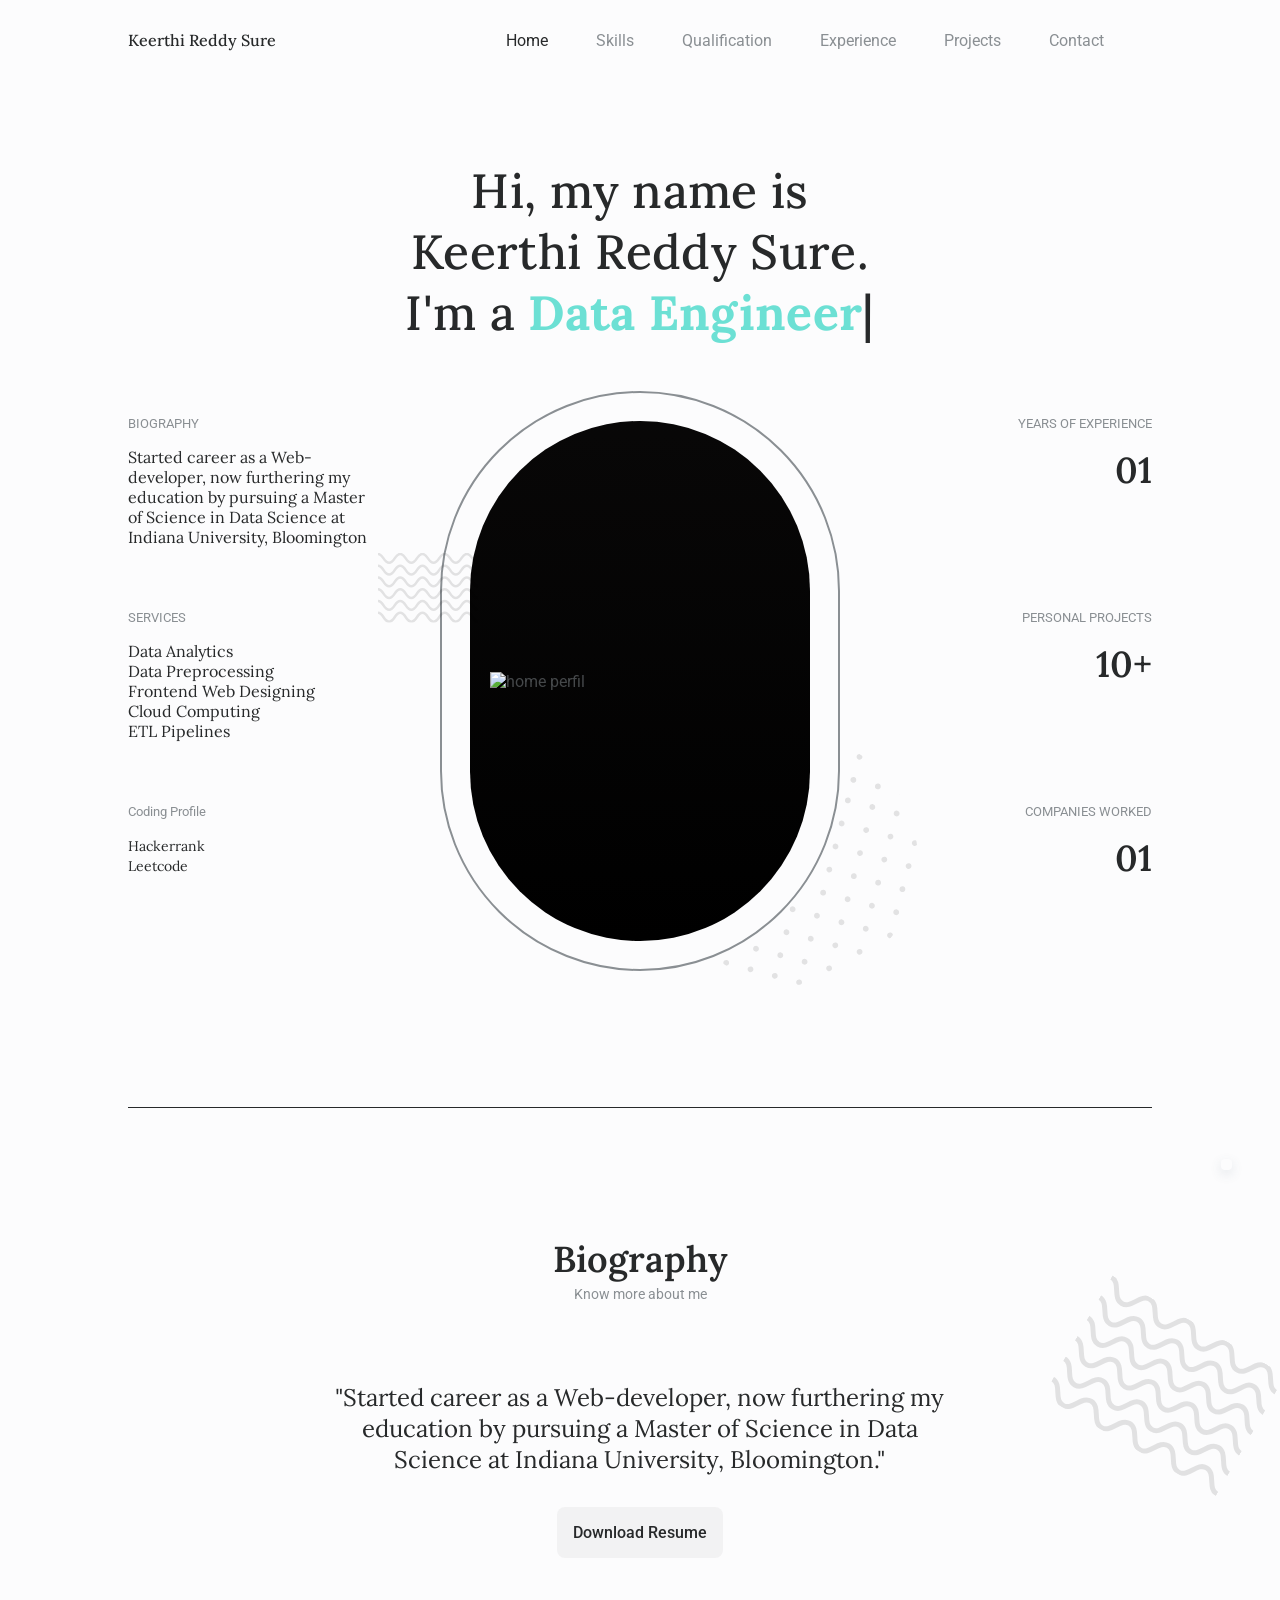
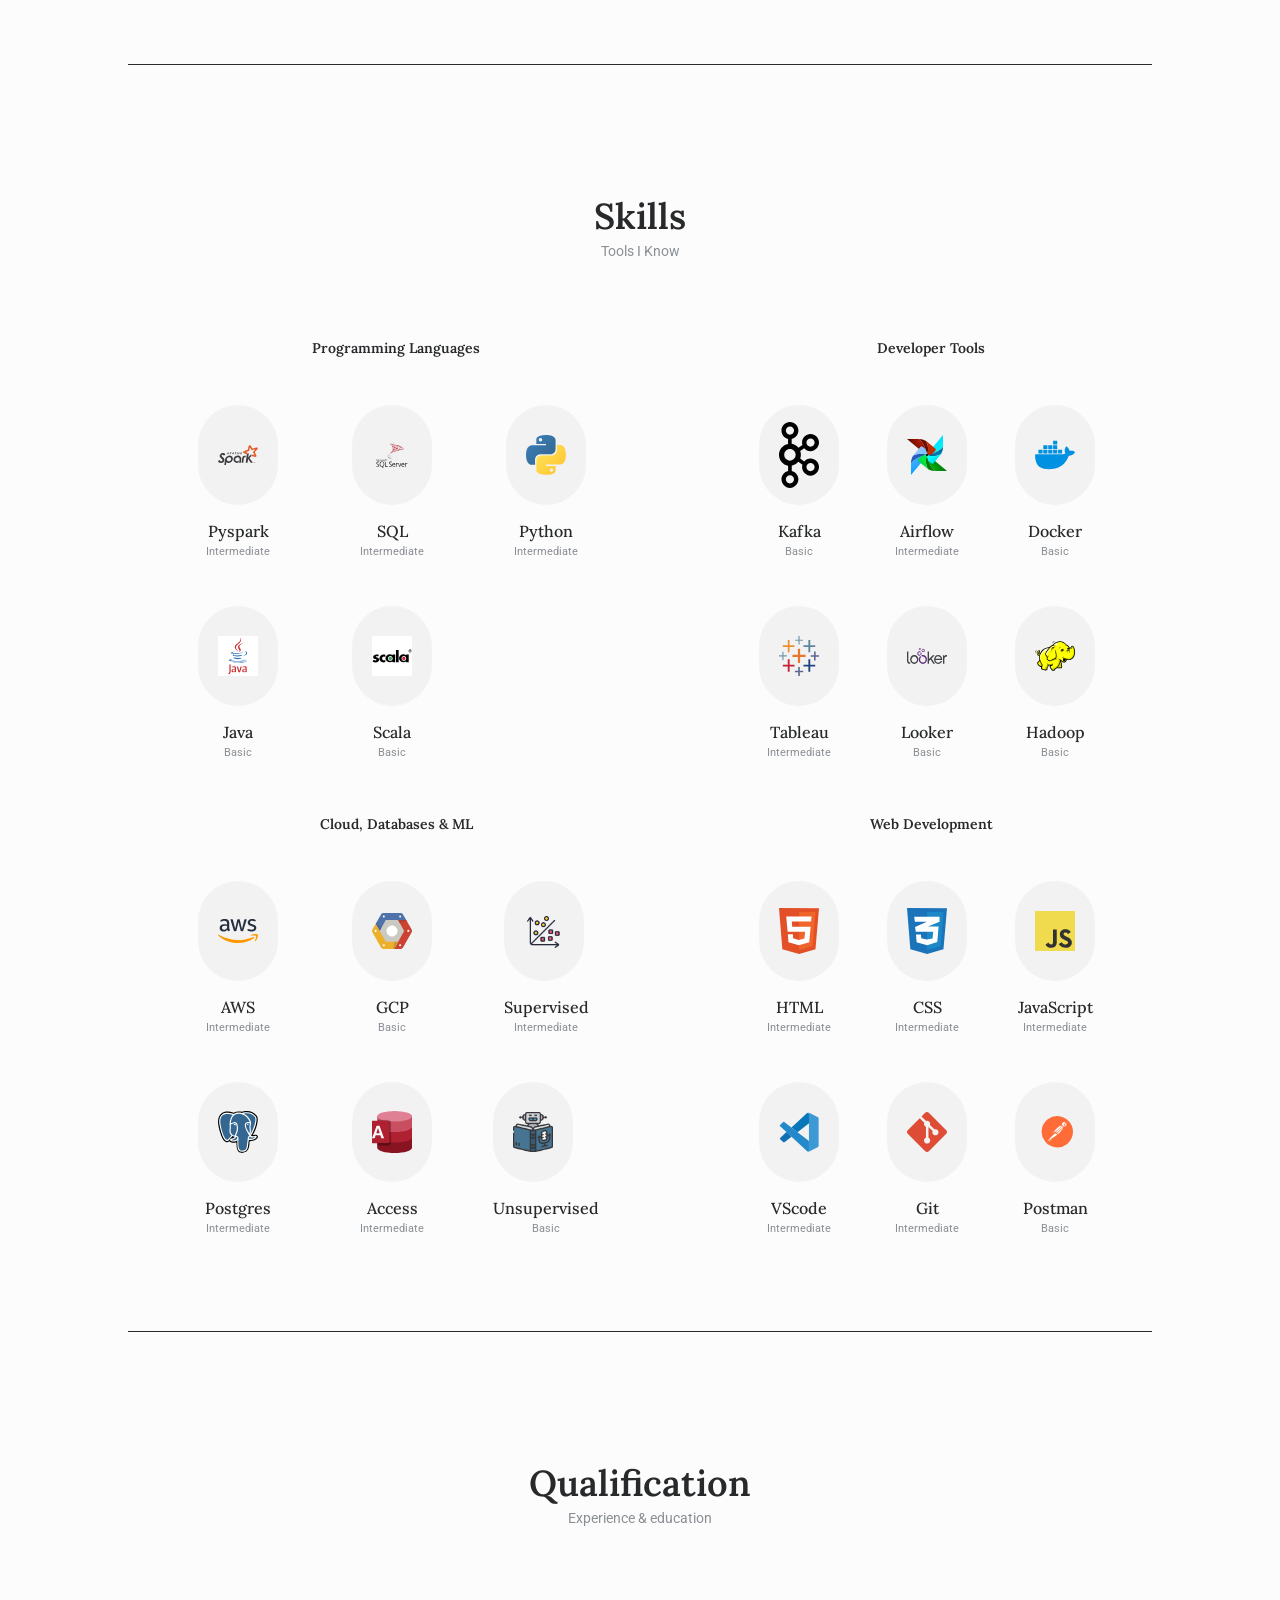
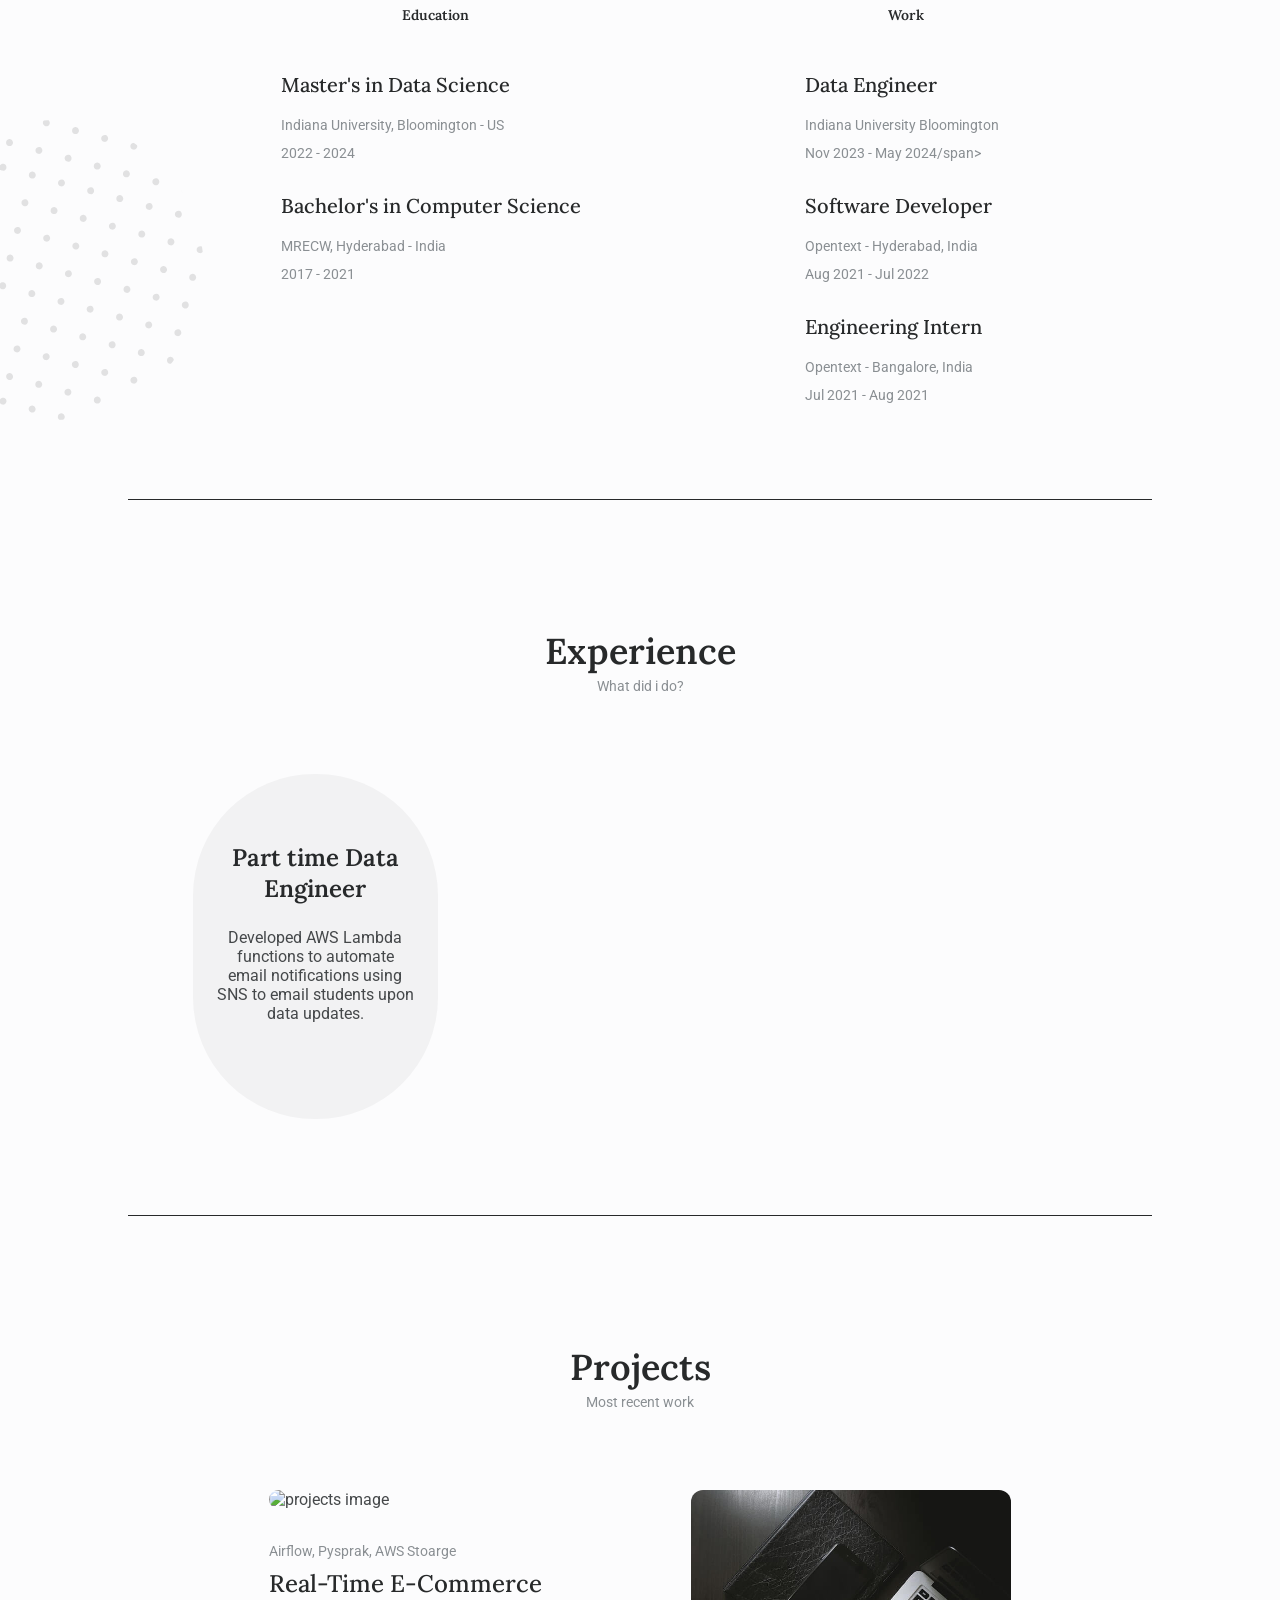
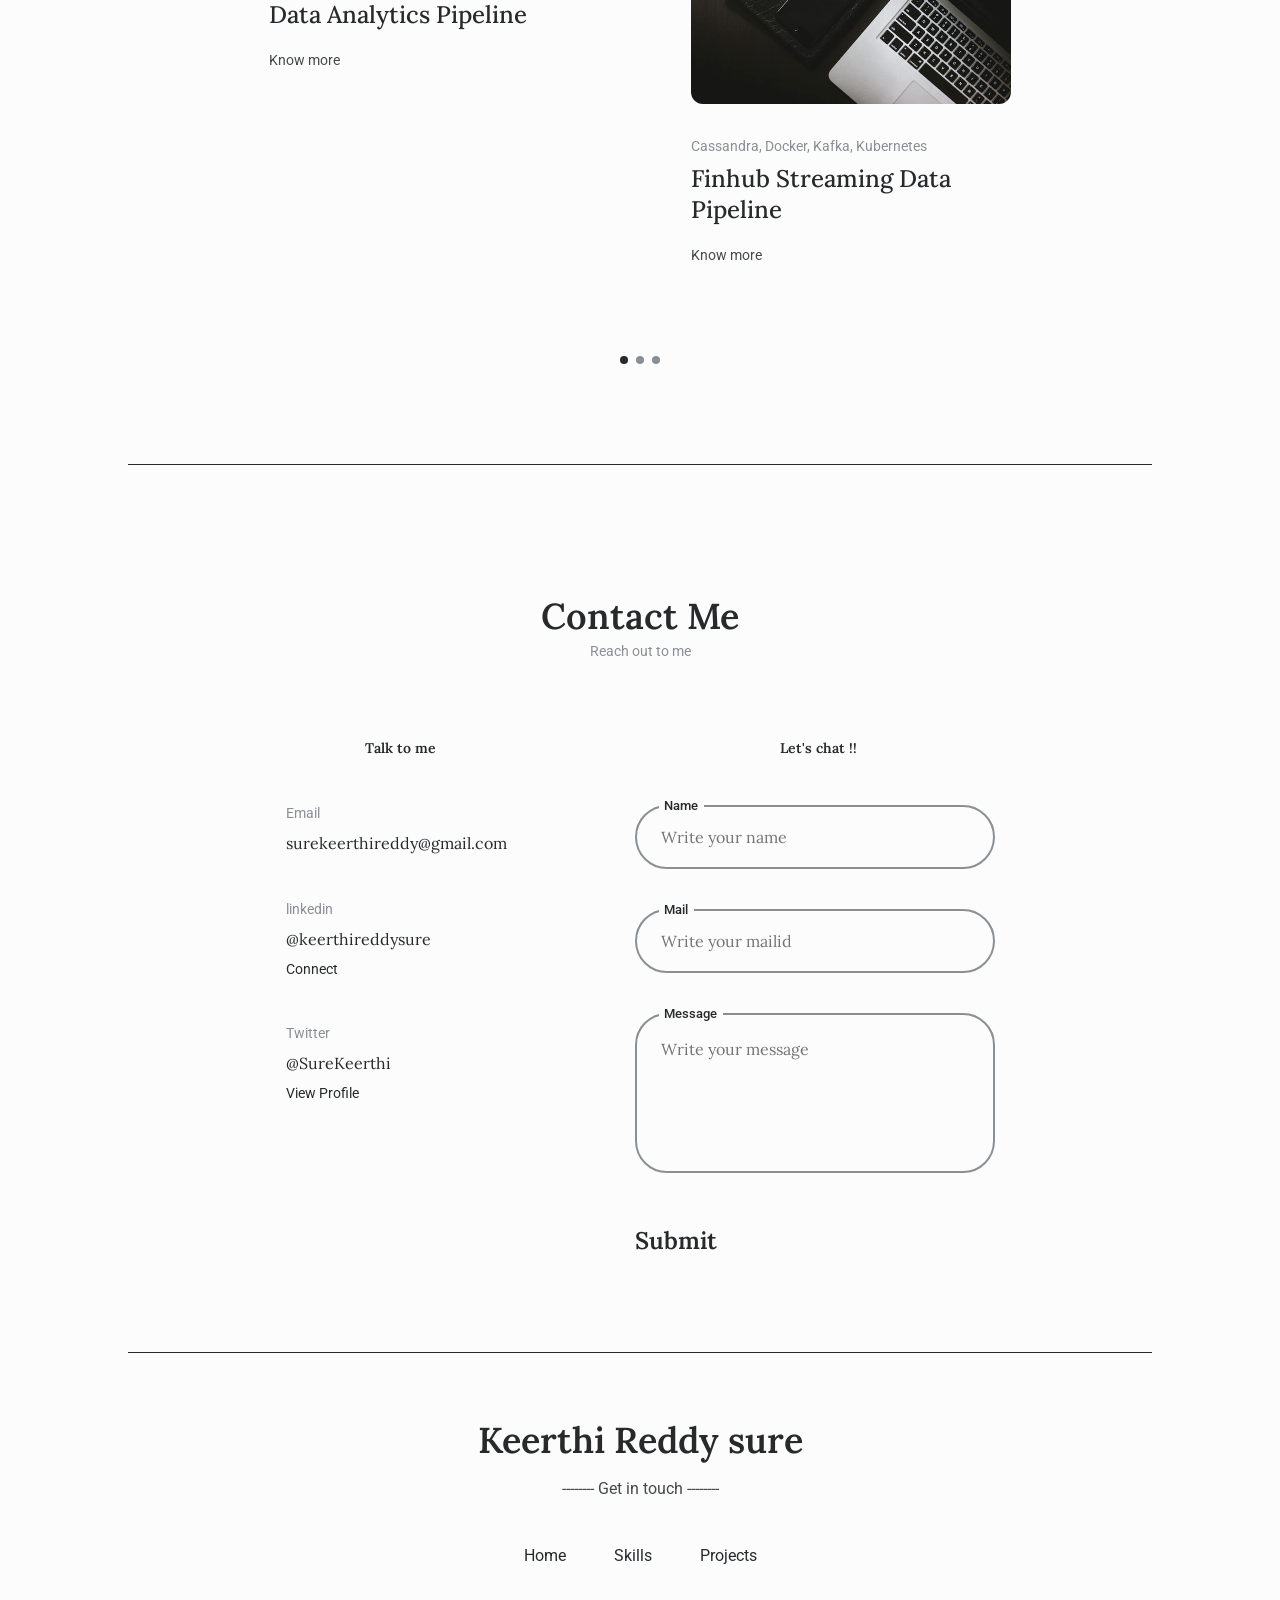
==== index.html @ 2fe1d4ba "Add files via upload" ====
<!DOCTYPE html>
    <html lang="en">
    <head>
        <meta charset="UTF-8">
        <meta name="viewport" content="width=device-width, initial-scale=1.0">

        <!--=============== FAVICON ===============-->
        <link rel="shortcut icon" href="assets/img/favicon.png" type="image/x-icon">

        <!--=============== REMIXICONS ===============-->
        <link href="https://cdn.jsdelivr.net/npm/remixicon@2.5.0/fonts/remixicon.css" rel="stylesheet">
        
        <!--=============== SWIPER CSS ===============-->
        <link rel="stylesheet" href="assets/css/swiper-bundle.min.css">

        <!--=============== CSS ===============-->
        <link rel="stylesheet" href="assets/css/styles.css">

        <!--=============== TYPED JS ===============-->
        <script src="https://ajax.googleapis.com/ajax/libs/jquery/1.12.0/jquery.min.js"></script>
        <script src="assets/js/typed.js" type="text/javascript"></script> 
        
        <title>Keerthi Reddy Sure</title>
    </head>
    <body>
        <!--==================== HEADER ====================-->
        <header class="header" id="header">
            <nav class="nav container">
                <a href="#" class="nav__logo">
                    Keerthi Reddy Sure
                </a>

                <div class="nav__menu" id="nav-menu">
                    <ul class="nav__list grid">
                        <li class="nav__item">
                            <a href="#home" class="nav__link active-link">
                                <i class="ri-home-5-line"></i> Home
                            </a>
                        </li>
                        <li class="nav__item">
                            <a href="#skills" class="nav__link">
                                <i class="ri-trophy-line"></i> Skills
                            </a>
                        </li>
                        <li class="nav__item">
                            <a href="#qualification" class="nav__link">
                                <i class="ri-book-open-line"></i> Qualification
                            </a>
                        </li>
                        <li class="nav__item">
                            <a href="#services" class="nav__link">
                                <i class="ri-briefcase-line"></i> Experience
                            </a>
                        </li>
                        <li class="nav__item">
                            <a href="#projects" class="nav__link">
                                <i class="ri-landscape-line"></i> Projects
                            </a>
                        </li>
                        <li class="nav__item">
                            <a href="#contact" class="nav__link">
                                <i class="ri-chat-3-line"></i> Contact
                            </a>
                        </li>
                    </ul>

                    <!----Close button-->
                    <div class="nav__close" id="nav-close">
                        <i class="ri-close-line"></i>
                    </div>
                </div>
                <div class="nav__buttons">
                    <!--Light/Dark mode-->
                    <i class="ri-moon-line change-theme" id="theme-button"></i>

                    <!--Toggle button-->
                    <div class="nav__toggle" id="nav-toggle">
                        <i class="ri-menu-4-line"></i>
                    </div>
                </div>
            </nav>
        </header>

        <!--==================== MAIN ====================-->
        <main class="main">
            <!--==================== HOME ====================-->
            <section class="home section" id="home">
                <div class="home__container container grid section__border">
                    <div class="home__data grid">
                        <h1 class="home__title">
                            Hi, my name is <br>
                            Keerthi Reddy Sure. <br>
                            I'm a <span id="typed"></span><br>
                        </h1>

                        <div class="home__blob grid">
                            <div class="home__perfil">
                                <img src="assets/img/m1.png" alt="home perfil">
                            </div>

                            <img src="assets/img/shape-wawes.svg" alt="" class="home__shape-waves">
                            <img src="assets/img/shape-circle.svg" alt="" class="home__shape-circle">
                        </div>

                        <ul class="home__social">
                            <a href="https://www.linkedin.com/in/keerthireddysure/" target="_blank" class="home__social-link">
                                <i class="ri-linkedin-box-line"></i>
                            </a>
                            <a href="https://github.com/keerthireddysure" target="_blank" class="home__social-link">
                                <i class="ri-github-line"></i>
                            </a>
                            <a href="https://twitter.com/SureKeerthi" target="_blank" class="home__social-link">
                                <i class="ri-twitter-line"></i>
                            </a>
                        </ul>

                    </div>
                <!--==================== HOME INFO 1 ====================-->
                <div class="home__info">
                    <div> 
                        <h3 class="home__info-title">
                            BIOGRAPHY
                        </h3>

                        <p class="home__info-description">
                            Started career as a Web-developer, now furthering my education by pursuing a Master of Science in Data Science at Indiana University, Bloomington
                        </p>
                    </div>

                    <div> 
                        <h3 class="home__info-title">
                            SERVICES
                        </h3>

                        <p class="home__info-description">
                            Data Analytics <br/>
                            Data Preprocessing <br/>
                            Frontend Web Designing <br/>
                            Cloud Computing <br/>
                            ETL Pipelines <br/>
                        </p>
                    </div>

                    <div> 
                        <h3 class="home__info-title">
                            Coding Profile
                        </h3>

                        <p class="home__info-description">
                            <a href="https://www.hackerrank.com/keerthireddy2727?hr_r=1" target="_blank" class="contact__button">
                                Hackerrank <i class="ri-arrow-right-line"></i>
                            </a> <br>
                            <a href="https://leetcode.com/surekeerthi/" target="_blank" class="contact__button">
                                Leetcode <i class="ri-arrow-right-line"></i>
                            </a>
                        </p>

                    </div>
                </div>    

                <!--==================== HOME INFO 2 ====================-->
                <div class="home__info">
                    <div>
                        <h3 class="home__info-title">
                            YEARS OF EXPERIENCE
                        </h3>
                        <p class="home__info-number">
                            01
                        </p>
                    </div>
                    <div>
                        <h3 class="home__info-title">
                            PERSONAL PROJECTS
                        </h3>
                        <p class="home__info-number">
                            10+
                        </p>
                    </div>
                    <div>
                        <h3 class="home__info-title">
                            COMPANIES WORKED
                        </h3>
                        <p class="home__info-number">
                            01
                        </p>
                    </div>
                </div>
                </div>
            </section>

            <!--==================== ABOUT ====================-->
            <section class="about section" id="about">
                <h2 class="section__title">Biography</h2>
                <span class="section__subtitle">Know more about me</span>
                
                <div class="container section__border">
                    <div class="about__container">
                        <!--==================== about 1====================-->
                        <div class="about__content swiper-slide">
                            <p class="about__description">
                                "Started career as a Web-developer, now furthering my education by pursuing a Master of Science in Data Science at Indiana University, Bloomington."
                            </p>

                            <div class="about__button">
                                <a target="_blank" href="assets/files/Keerthi_Reddy_Sure_Main.pdf" class="button button--flex">
                                    Download Resume <i class="ri-download-line"></i>
                                </a>
        
                            </div>
                        </div>

                    </div>
                </div>

                <img src="assets/img/shape-wawes.svg" alt="about image" class="about__img">
            </section>
            
            <!--==================== SKILLS ====================-->
            <section class="skills section" id="skills">
                <h2 class="section__title">Skills</h2>
                <span class="section__subtitle">Tools I Know</span>
                
                <div class="skills__container container grid section__border">
                    <!--==================== SKILLS 1 ====================-->
                    <div class="skills__content">
                        <h3 class="skills__title">
                            <i class="ri-braces-line"></i> Programming Languages
                        </h3>
                        
                        <div class="skills__info">
                            <div class="skills__data">
                                <div class="skills__blob">
                                    <img src="assets/img/spark.svg" alt="skills image">
                                </div>

                                <h3 class="skills__name">Pyspark</h3>
                                <span class="skills__subtitle">Intermediate </span>
                            </div>

                            <div class="skills__data">
                                <div class="skills__blob">
                                    <img src="assets/img/sql.svg" alt="skills image">
                                </div>

                                <h3 class="skills__name">SQL</h3>
                                <span class="skills__subtitle">Intermediate</span>
                            </div>

                            <div class="skills__data">
                                <div class="skills__blob">
                                    <img src="assets/img/python-5.svg" alt="skills image">
                                </div>

                                <h3 class="skills__name">Python</h3>
                                <span class="skills__subtitle">Intermediate </span>
                            </div>

                            <div class="skills__data">
                                <div class="skills__blob">
                                    <img src="assets/img/java.svg" alt="skills image">
                                </div>

                                <h3 class="skills__name">Java</h3>
                                <span class="skills__subtitle">Basic</span>
                            </div>

                            <div class="skills__data">
                                <div class="skills__blob">
                                    <img src="assets/img/scala.svg" alt="skills image">
                                </div>

                                <h3 class="skills__name">Scala</h3>
                                <span class="skills__subtitle">Basic</span>
                            </div>
                        </div>
                    </div>
                    <!--==================== SKILLS 2 ====================-->
                    <div class="skills__content">
                        <h3 class="skills__title">
                            <i class="ri-braces-line"></i> Developer Tools
                        </h3>
                        
                        <div class="skills__info">
                            <div class="skills__data">
                                <div class="skills__blob">
                                    <img src="assets/img/kafka.svg" alt="skills image">
                                </div>

                                <h3 class="skills__name">Kafka</h3>
                                <span class="skills__subtitle">Basic</span>
                            </div>

                            <div class="skills__data">
                                <div class="skills__blob">
                                    <img src="assets/img/airflow.svg" alt="skills image">
                                </div>

                                <h3 class="skills__name">Airflow</h3>
                                <span class="skills__subtitle">Intermediate</span>
                            </div>

                            <div class="skills__data">
                                <div class="skills__blob">
                                    <img src="assets/img/docker.svg" alt="skills image">
                                </div>

                                <h3 class="skills__name">Docker</h3>
                                <span class="skills__subtitle">Basic</span>
                            </div>

                            <div class="skills__data">
                                <div class="skills__blob">
                                    <img src="assets/img/tableau-software.svg" alt="skills image">
                                </div>

                                <h3 class="skills__name">Tableau</h3>
                                <span class="skills__subtitle">Intermediate </span>
                            </div>

                            <div class="skills__data">
                                <div class="skills__blob">
                                    <img src="assets/img/lookers.svg" alt="skills image">
                                </div>

                                <h3 class="skills__name">Looker</h3>
                                <span class="skills__subtitle">Basic</span>
                            </div>

                            <div class="skills__data">
                                <div class="skills__blob">
                                    <img src="assets/img/hadoop.svg" alt="skills image">
                                </div>

                                <h3 class="skills__name">Hadoop</h3>
                                <span class="skills__subtitle">Basic</span>
                            </div>

                           
                        </div>
                    </div>
                    <!--==================== SKILLS 3 ====================-->
                    <div class="skills__content">
                        <h3 class="skills__title">
                            <i class="ri-braces-line"></i> Cloud, Databases & ML
                        </h3>
                        
                        <div class="skills__info">
                            <div class="skills__data">
                                <div class="skills__blob">
                                    <img src="assets/img/aws.svg" alt="skills image">
                                </div>

                                <h3 class="skills__name">AWS</h3>
                                <span class="skills__subtitle">Intermediate </span>
                            </div>

                            <div class="skills__data">
                                <div class="skills__blob">
                                    <img src="assets/img/gcp.svg" alt="skills image">
                                </div>

                                <h3 class="skills__name">GCP</h3>
                                <span class="skills__subtitle">Basic</span>
                            </div>

                            <div class="skills__data">
                                <div class="skills__blob">
                                    <img src="assets/img/supervised.png" alt="skills image">
                                </div>

                                <h3 class="skills__name">Supervised</h3>
                                <span class="skills__subtitle">Intermediate</span>
                            </div>

                            <div class="skills__data">
                                <div class="skills__blob">
                                    <img src="assets/img/postgresql.svg" alt="skills image">
                                </div>

                                <h3 class="skills__name">Postgres</h3>
                                <span class="skills__subtitle">Intermediate</span>
                            </div>

                            <div class="skills__data">
                                <div class="skills__blob">
                                    <img src="assets/img/access.svg" alt="skills image">
                                </div>

                                <h3 class="skills__name">Access</h3>
                                <span class="skills__subtitle">Intermediate</span>
                            </div>

                            <div class="skills__data">
                                <div class="skills__blob">
                                    <img src="assets/img/unsupervised.png" alt="skills image">
                                </div>

                                <h3 class="skills__name">Unsupervised</h3>
                                <span class="skills__subtitle">Basic</span>
                            </div>
                        </div>
                    </div>
                    <!--==================== SKILLS 4====================-->
                    <div class="skills__content">
                        <h3 class="skills__title">
                            <i class="ri-braces-line"></i> Web Development
                        </h3>
                        
                            <div class="skills__info">
                                <div class="skills__data">
                                <div class="skills__blob">
                                    <img src="assets/img/html-1.svg" alt="skills image">
                                </div>

                                <h3 class="skills__name">HTML</h3>
                                <span class="skills__subtitle">Intermediate </span>
                            </div>

                            <div class="skills__data">
                                <div class="skills__blob">
                                    <img src="assets/img/css-3.svg" alt="skills image">
                                </div>

                                <h3 class="skills__name">CSS</h3>
                                <span class="skills__subtitle">Intermediate</span>
                            </div>

                            <div class="skills__data">
                                <div class="skills__blob">
                                    <img src="assets/img/logo-javascript.svg" alt="skills image">
                                </div>

                                <h3 class="skills__name">JavaScript</h3>
                                <span class="skills__subtitle">Intermediate</span>
                            </div>

                            <div class="skills__data">
                                <div class="skills__blob">
                                    <img src="assets/img/vscode.svg" alt="skills image">
                                </div>

                                <h3 class="skills__name">VScode</h3>
                                <span class="skills__subtitle">Intermediate</span>
                            </div>

                            <div class="skills__data">
                                <div class="skills__blob">
                                    <img src="assets/img/git-icon.svg" alt="skills image">
                                </div>

                                <h3 class="skills__name">Git</h3>
                                <span class="skills__subtitle">Intermediate</span>
                            </div>

                            <div class="skills__data">
                                <div class="skills__blob">
                                    <img src="assets/img/postman.svg" alt="skills image">
                                </div>

                                <h3 class="skills__name">Postman</h3>
                                <span class="skills__subtitle">Basic</span>
                            </div>
                        </div>
                    </div>
                    
                    
                </div>
            </section>

            <!--==================== QUALIFICATION ====================-->
            <section class="qualification section" id="qualification">
                <h2 class="section__title">Qualification</h2>
                <span class="section__subtitle">Experience & education</span>
                
                <div class="qualification__container container grid section__border">
                    <!--==================== QUALIFICATION 1 ====================-->
                    <div class="qualification__content">
                        <h3 class="qualification__title">
                            <i class="ri-pencil-ruler-2-line"></i> Education
                        </h3>

                        <div class="qualification__info">
                            <div>
                                <h3 class="qualification__name">
                                    Master's in Data Science
                                </h3>
                                <span class="qualification__country">Indiana University, Bloomington - US</span>
                                <span class="qualification__year">2022 - 2024</span>
                            </div>

                            <div>
                                <h3 class="qualification__name">
                                    Bachelor's in Computer Science
                                </h3>
                                <span class="qualification__country">MRECW, Hyderabad - India</span>
                                <span class="qualification__year">2017 - 2021</span>
                            </div>
                        </div>
                    </div>

                    <!--==================== QUALIFICATION 2 ====================-->
                    <div class="qualification__content">
                        <h3 class="qualification__title">
                            <i class="ri-building-line"></i> Work
                        </h3>

                        <div class="qualification__info">
                            <div>
                                <h3 class="qualification__name">Data Engineer</h3>
                                <span class="qualification__country">Indiana University Bloomington</span>
                                <span class="qualification__year">Nov 2023 - May 2024/span>
                            </div>
                            <div>
                                <h3 class="qualification__name">Software Developer</h3>
                                <span class="qualification__country">Opentext - Hyderabad, India</span>
                                <span class="qualification__year">Aug 2021 - Jul 2022</span>
                            </div>
                            <div>
                                <h3 class="qualification__name">Engineering Intern</h3>
                                <span class="qualification__country">Opentext - Bangalore, India</span>
                                <span class="qualification__year">Jul 2021 - Aug 2021</span>
                            </div>
                        </div>
                    </div>
                </div>

                <img src="assets/img/shape-circle.svg" alt="qualification image" class="qualification__img">
            </section>

            <!--==================== SERVICES ====================-->
            <section class="services section" id="services">
                <h2 class="section__title">Experience</h2>
                <span class="section__subtitle">What did i do?</span>
                <div class="services__container container grid section__border">
                    <div class="services__card">
                        <i class="ri-macbook-line"></i>

                        <h2 class="services__title">
                            Part time Data Engineer
                        </h2>

                        <p class="services__description">
                            Developed AWS Lambda functions to automate email notifications using SNS to email students upon data updates.

                        <div class="services__border"></div>
                    </div>

                    <div class="services__card">
                        <i class="ri-layout-4-line"></i>

                        <h2 class="services__title">
                            Software Engineer
                        </h2>

                        <p class="services__description">
                            Designed departmental dashboards enabling streamlined document workflow management for individual users.                        </p>

                        <div class="services__border"></div>
                    </div>

                    <div class="services__card">
                        <i class="ri-code-line"></i>

                        <h2 class="services__title">
                            Engineering Intern
                        </h2>

                        <p class="services__description">
                            Led the development of intelligent web forms on OpenText’s Appworks Platform, ensuring smooth migration from IBM Designer.                        </p>

                        <div class="services__border"></div>
                    </div>

                </div>
            </section>

            <!--==================== PROJECTS ====================-->
            <section class="projects section" id="projects">
                <h2 class="section__title">Projects</h2>
                <span class="section__subtitle">Most recent work</span>

                <div class="container section__border">
                    <div class="projects__container swiper">
                        <div class="swiper-wrapper">
                            <!--==================== PROJECT 1 ====================-->
                            <div class="projects__content swiper-slide">
                                <img src="assets/img/project1.jpg" alt="projects image" class="projects__img">

                                <div>
                                    <span class="projects__subtitle">Airflow, Pysprak, AWS Stoarge</span>
                                    <h1 class="projects__title">Real-Time E-Commerce <br/>Data Analytics Pipeline</h1>

                                    <a href="https://github.com/keerthireddysure/twitter_data_pipeline_using_airflow" class="projects__button">
                                        Know more <i class="ri-arrow-right-line"></i>
                                    </a>
                                </div>
                            </div>

                            <!--==================== PROJECT 2 ====================-->
                            <div class="projects__content swiper-slide">
                                <img src="assets/img/project2.jpg" alt="projects image" class="projects__img">

                                <div>
                                    <span class="projects__subtitle">Cassandra, Docker, Kafka, Kubernetes</span>
                                    <h1 class="projects__title">Finhub Streaming Data <br/> Pipeline</h1>

                                    <a href="https://github.com/keerthireddysure/uber_data_analytics" class="projects__button">
                                        Know more <i class="ri-arrow-right-line"></i>
                                    </a>
                                </div>
                            </div>

                            <!--==================== PROJECT 3 ====================-->
                            <div class="projects__content swiper-slide">
                                <img src="assets/img/project3.png" alt="projects image" class="projects__img">

                                <div>
                                    <span class="projects__subtitle">AWS Lambda, Algolia, DynamoDB,</span>
                                    <h1 class="projects__title">Location Based Search Service </h1>

                                    <a href="#" class="projects__button">
                                        Know more <i class="ri-arrow-right-line"></i>
                                    </a>
                                </div>
                            </div>

                        </div>

                        <!-- Swiper Arrows -->
                        <div class="swiper-button-next">
                            <i class="ri-arrow-right-s-line"></i>
                        </div>
                        <div class="swiper-button-prev">
                            <i class="ri-arrow-left-s-line"></i>
                        </div>

                        <!-- Swiper-pagination -->
                        <div class="swiper-pagination"></div>
                    </div>
                </div>
            </section>

            <!--==================== CONTACT ====================-->
            <section class="contact section" id="contact">
                <h2 class="section__title">Contact Me</h2>
                <span class="section__subtitle"> Reach out to me</span>

                <div class="contact__container container grid section__border">
                    <div class="contact__content">
                        <h3 class="contact__title">
                            <i class="ri-send-plane-line"></i> Talk to me
                        </h3>

                        <div class="contact__info">
                            <div class="contact__data">
                                <span class="contact__data-title">Email</span>
                                <span class="contact__data-info">surekeerthireddy@gmail.com</span>
                            </div>

                            <div class="contact__data">
                                <span class="contact__data-title">linkedin</span>
                                <span class="contact__data-info">@keerthireddysure</span>

                                <a href="https://www.linkedin.com/in/keerthireddysure/" target="_blank" class="contact__button">
                                    Connect <i class="ri-arrow-right-line"></i>
                                </a>
                            </div>

                            <div class="contact__data">
                                <span class="contact__data-title">Twitter</span>
                                <span class="contact__data-info">@SureKeerthi</span>

                                <a href="https://twitter.com/SureKeerthi" target="_blank" class="contact__button">
                                    View Profile <i class="ri-arrow-right-line"></i>
                                </a>
                            </div>
                        </div>
                    </div>

                    <div class="contact__content">
                        <h3 class="contact__title">
                            <i class="ri-chat-3-line"></i> Let's chat !!
                        </h3>

                        <form action="" class="contact__form" id="contact-form">
                            <div class="contact__form-div">
                                <label class="contact__form-tag">Name</label>
                                <input type="text" name="user_name" required placeholder="Write your name" class="contact__form-input" id="contact-name">
                            </div>

                            <div class="contact__form-div">
                                <label class="contact__form-tag">Mail</label>
                                <input type="email" name="user_email" required placeholder="Write your mailid" class="contact__form-input" id="contact-email">
                            </div>

                            <div class="contact__form-div contact__form-area">
                                <label class="contact__form-tag">Message</label>
                                <textarea name="user_project" placeholder="Write your message" id="contact-project" class="contact__form-input"></textarea>
                            </div>

                            <p class="contact__message" id="contact-message"></p>
                            <button type="submit" class="contact__button">
                                Submit <i class="ri-arrow-right-up-line"></i>
                            </button>
                        </form>
                    </div>
                </div>
            </section>
        </main>

        <!--==================== FOOTER ====================-->
        <footer class="footer">
            <div class="footer__container container">
                <h1 class="footer__title">Keerthi Reddy sure</h1>
                <p>-------- Get in touch --------</p>

                <ul class="footer__list">
                    <li>
                        <a href="#home" class="footer__link">Home</a>
                    </li>
                    <li>
                        <a href="#skills" class="footer__link">Skills</a>
                    </li>
                    <li>
                        <a href="#projects" class="footer__link">Projects</a>
                    </li>
                </ul>

                <ul class="footer__social">
                    <li>
                        <a href="https://www.linkedin.com/in/keerthireddysure/" target="_blank" class="footer__social-link">
                            <i class="ri-linkedin-box-line"></i>
                        </a>
                    </li>
                    <li>
                        <a href="https://github.com/keerthireddysure" target="_blank" class="footer__social-link">
                            <i class="ri-github-line"></i>
                        </a>
                    </li>
                    <li>
                        <a href="https://twitter.com/SureKeerthi" target="_blank" class="footer__social-link">
                            <i class="ri-twitter-line"></i>
                        </a>
                    </li>
                </ul>
            </div>
        </footer>


        <!--========== SCROLL UP ==========-->
        <a href="#" class="scrollup" id="scroll-up">
            <i class="ri-arrow-up-line"></i>
        </a>

        <!--=============== SCROLLREVEAL ===============-->
        <script src="assets/js/scrollreveal.min.js"></script>

        <!--=============== SWIPER JS ===============-->
        <script src="assets/js/swiper-bundle.min.js"></script>
        
        <!--=============== EMAIL JS ===============-->
        <script type="text/javascript" src="https://cdn.jsdelivr.net/npm/@emailjs/browser@3/dist/email.min.js"></script>

        <!--=============== MAIN JS ===============-->
        <script src="assets/js/main.js"></script>

    </body>
</html>
---- assets/css/styles.css ----
/*=============== GOOGLE FONTS ===============*/
@import url("https://fonts.googleapis.com/css2?family=Lora:wght@400;500;600&family=Roboto:wght@400;500&display=swap");

/*=============== VARIABLES CSS ===============*/
:root {
  --header-height: 3.5rem;

  /*========== Colors ==========*/
  /*Color mode HSL(hue, saturation, lightness)*/
  --first-color: hsl(207, 65%, 65%);
  --title-color: hsl(207, 4%, 16%);
  --text-color: hsl(207, 4%, 28%);
  --text-color-light: hsl(207, 4%, 56%);
  --body-color: hsl(207, 4%, 99%);
  --container-color: hsl(207, 4%, 95%);

  /* Change the first number */
  /* Blue: 207 - Purple: 250 - Pink: 356 - Teal: 174 */
  --gradient-color: linear-gradient(180deg,
                      hsla(0, 6%, 3%, 120),
                      rgb(0,0,0));

  /*========== Font and typography ==========*/
  /*.5rem = 8px | 1rem = 16px ...*/
  --body-font: 'Roboto', sans-serif;
  --title-font: 'Lora', serif;
  --biggest-font-size: 1.5rem;
  --h1-font-size: 1.5rem;
  --h2-font-size: 1.25rem;
  --h3-font-size: 1rem;
  --normal-font-size: .938rem;
  --small-font-size: .813rem;
  --smaller-font-size: .75rem;
  --tiny-font-size: .625rem;

  /*========== Font weight ==========*/
  --font-medium: 500;
  --font-semi-bold: 600;

  /*========== z index ==========*/
  --z-normal: 1;
  --z-tooltip: 10;
  --z-fixed: 100;
}

/* Responsive typography */
@media screen and (min-width: 1024px) {
  :root {
    --biggest-font-size: 3rem;
    --h1-font-size: 2.25rem;
    --h2-font-size: 1.5rem;
    --h3-font-size: 1.25rem;
    --normal-font-size: 1rem;
    --small-font-size: .875rem;
    --smaller-font-size: .813rem;
    --tiny-font-size: .688rem;
  }
}

/*=============== BASE ===============*/
* {
  box-sizing: border-box;
  padding: 0;
  margin: 0;
}

html {
  scroll-behavior: smooth;
}

body {
  font-family: var(--body-font);
  font-size: var(--normal-font-size);
  background-color: var(--body-color);
  color: var(--text-color);
  transition: background .4s; /* for dark mode animation */
}

h1, h2, h3 {
  color: var(--title-color);
  font-family: var(--title-font);
  font-weight: var(--font-medium);
}

ul {
  list-style: none;
}

a {
  text-decoration: none;
}

img {
  max-width: 100%;
  height: auto;
}

/*=============== THEME ===============*/
.nav__buttons {
  display: flex;
  align-items: center;
  column-gap: 1.5rem;
}

.change-theme {
  font-size: 1.25rem;
  color: var(--title-color);
  cursor: pointer;
  transition: color .3s;
}


/*========== Variables Dark theme ==========*/
body.dark-theme {
  --title-color: hsl(207, 4%, 95%);
  --text-color: hsl(207, 4%, 65%);
  --body-color: hsl(207, 4%, 10%);
  --container-color: hsl(207, 4%, 12%);
}

/*========== 
    Color changes in some parts of 
    the website, in light theme
==========*/
.dark-theme .nav,
.dark-theme .nav__menu,
.dark-theme .scrollup{
  background-color: var(--container-color);
  box-shadow: 0 4px 20px hsla(207, 24%, 8%, .4);
}

.dark-theme .home__shape-waves,
.dark-theme .home__shape-circle,
.dark-theme .qualification__img,
.dark-theme .about__img {
  filter: invert(1);
}

.dark-theme .home__social-link {
  color: var(--text-color);
}

.dark-theme .section__border {
  border-bottom: 1px solid hsl(207, 4%, 32%);
}

.dark-theme::-webkit-scrollbar {
  background-color: hsl(207, 4%, 15%);
}

.dark-theme::-webkit-scrollbar-thumb {
  background-color: hsl(207, 4%, 25%);
}

.dark-theme::-webkit-scrollbar-thumb:hover {
  background-color: hsl(207, 4%, 35%);
}

/*=============== REUSABLE CSS CLASSES ===============*/
.container {
  max-width: 1024px;
  margin-inline: 1.5rem;
}

.grid {
  display: grid;
  gap: 1.5rem;
}

.section {
  padding-block: 2.5rem;
}

.section__border {
  border-bottom: 1px solid var(--title-color);
  padding-bottom: 3.5rem;
}

.section__title, 
.section__subtitle {
  text-align: center;
}

.section__title {
  font-size: var(--h1-font-size);
  font-weight: var(--font-semi-bold);
  margin-bottom: .25rem;
}

.section__subtitle {
  display: block;
  font-size: var(--small-font-size);
  color: var(--text-color-light);
  margin-bottom: 3rem;
}

.main {
  overflow: hidden; /* For animation */
}

/*=============== HEADER & NAV ===============*/
.header {
  width: 100%;
  position: fixed;
  bottom: 2rem;
  left : 0;
  z-index: var(--z-fixed);
}

.nav {
  height: calc(var(--header-height) + .5rem);
  display: flex;
  justify-content: space-between;
  align-items: center;
  background-color: var(--body-color);
  box-shadow: 0 4px 20px hsla(207, 24%, 35%, 0.1);
  padding-inline: 1.5rem;
  border-radius: 3rem;
  transition: background .4s; /*for dark mode transition*/
}

.nav__logo,
.nav__toggle,
.nav__close {
  color: var(--title-color);
}

.nav__logo {
  font-family: var(--title-font);
  font-weight: var(--font-medium);
}

.nav__toggle {
  display: flex;
  font-size: 1.25rem;
  cursor: pointer;
}

@media screen and (max-width: 1023px) {
  .nav__menu {
    position: fixed;
    width: 88%;
    left : 0;
    right : 0;
    bottom: -60%;
    margin: 0 auto;
    background-color: var(--body-color);
    box-shadow: 0 4px 20px hsla(207, 24%, 35%, .1);
    padding: 2rem 1.5rem 5rem;
    border-radius: 2rem;
    transition: bottom .3s;
  }
}

.nav__list {
  grid-template-columns: repeat(3, max-content);
  justify-content: center;
  gap : 2rem 3rem;
}

.nav__link {
  display: flex;
  flex-direction: column;
  align-items: center;
  row-gap: .25rem;
  font-size: var(--smaller-font-size);
  color: var(--text-color-light);
  transition: color .3s;
}

.nav__link:hover {
  color: var(--title-color);
}

.nav__link i{
  font-size: 1.25rem;
}

.nav__close {
  position: absolute;
  right: 1.5rem;
  bottom: .7rem;
  font-size: 1.5rem;
  cursor: pointer;
}





/* Show menu */
.show-menu {
  bottom: 2rem;
}


/* Active link */

.active-link {
  color: var(--title-color);
}

/*=============== HOME ===============*/
.home__container {
  row-gap: 4rem;
  padding-top: 2rem;
}

.home__data {
  row-gap: 1.5rem;
}

.home__title {
  text-align: center;
  font-size : var(--biggest-font-size);
  letter-spacing: .3px;
  margin-bottom: .5rem;
}

.home__blob {
  position: relative;
  width: 200px;
  height: 290px;
  background-color: var(--body-color);
  border: 2px solid var(--text-color-light);
  justify-self: center;
  border-radius: 6.25rem;
  place-items: center;
  transition: background .4s; /*for dark mode transition*/
}

.coding__profile-link {
  color: var(--title-color);
}

.home__perfil {
  width: 170px;
  height: 260px;
  background: var(--gradient-color);
  border-radius: 5.5rem;
  overflow: hidden;
  display: flex;
  justify-content: center;
  align-items: center;
}

.home__perfil img {
  width: 150px;
}

.home__shape-waves,
.home__shape-circle {
  position: absolute;
  opacity: .1;
}

.home__shape-waves {
  width: 50px;
  left: -1.5rem;
  top: 5rem;
}

.home__shape-circle {
  width: 150px;
  bottom: -2rem;
  right: -3rem;
  transform: rotate(15deg);
  z-index: -1;
}

.home__social {
  justify-self: center;
  display: flex;
  column-gap: 1.25rem;
}

.home__social-link {
  font-size: 1.25rem;
  color : var(--text-color-light);
  transition: color .3s;
}

.home__social-link:hover {
  color: var(--title-color);
}

.home__info {
  display: grid;
  row-gap: 2rem;
}

.home__info-title {
  font-family: var(--body-font);
  font-size: var(--smaller-font-size);
  font-weight: 400;
  color: var(--text-color-light);
  margin-bottom: 1rem;
}

.home__info-description,
.home__info-number {
  font-family: var(--title-font);
  color: var(--title-color);
}

.home__info-description {
  padding-right: 4rem;
}

.home__info-number {
  font-size: var(--h1-font-size);
  font-weight: var(--font-semi-bold);
}

/*=============== TYPED JS ===============*/
#typed {
  color: hsla(174, 65%, 65%, 1);
  font-weight: bolder;
}

/*=============== ABOUT ===============*/
.about {
  position: relative;
}

.about__content {
  text-align: center;
}

.about__description {
  font-family: var(--title-font);
  color: var(--title-color);
  margin-bottom: 1.5rem;
}

.about__name {
  font-family: var(--body-font);
  font-size: var(--small-font-size);
  margin-bottom: .25rem;
}

.about__subtitle {
  font-size: var(--smaller-font-size);
  color: var(--text-color-light);
}

.about__img {
  width: 70px;
  transform: rotate(30deg);
  position: absolute;
  top: 5rem;
  right: -1.5rem;
  opacity: .1;
}

.about__button {
  display: inline-flex;
  justify-content: center;
  background-color: var(--container-color);
  padding: 1rem;
  border-radius: .5rem;
  font-weight: var(--font-medium);
}

.about__button a{
  color: var(--title-color);
}

.about__button:hover a{
  animation: bounce-skills .6s;
}


/*=============== SKILLS ===============*/
.skills__container {
  row-gap: 3.5rem;
}

.skills__title {
  display: flex;
  justify-content: center;
  column-gap: .5rem;
  font-size: var(--small-font-size);
  font-weight: var(--font-semi-bold);
  margin-bottom: 2.5rem;
}

.skills__title i{
  font-size: 1rem;
  font-weight: initial;
}

.skills__info,
.skills__data,
.skills__blob {
  display: grid;
}

.skills__info {
  grid-template-columns: repeat(3, 1fr);
  gap: 2.5rem 2rem;
}

.skills__data {
  justify-content: center;
  text-align: center;
}

.skills__blob {
  width: 80px;
  height: 100px;
  background-color: var(--container-color);
  border-radius: 3rem;
  place-items: center;
  margin-bottom: 1rem;
  transition: background .4s; /*for dark mode transition*/
}

.skills__blob img {
  width: 40px;
}

.skills__name {
  font-size: var(--small-font-size);
  margin-bottom: .25rem;
  
}

.skills__subtitle {
  font-size: var(--tiny-font-size);
  color: var(--text-color-light);
}

/* Animation skills */
.skills__blob:hover img {
  animation: bounce-skills .6s;
}

@keyframes bounce-skills {
  0% {
    transform: translate(0);
  }
  20% {
    transform: translateY(-6px);
  }
  40% {
    transform: translate(0);
  }
  60% {
    transform: translateY(-3px);
  }
  80% {
    transform: translate(0);
  }

}


/*=============== QUALIFICATION ===============*/

.qualification {
  position: relative;
}

.qualification__container {
  row-gap: 3.5rem;
}

.qualification__title {
  display: flex;
  justify-content: center;
  align-items: center;
  column-gap: .5rem;
  font-size: var(--small-font-size);
  font-weight: var(--font-semi-bold);
  margin-bottom: 2rem;
}

.qualification__title i{
  font-size: 1rem;
  font-weight: initial;
}

.qualification__info {
  display: grid;
  row-gap: 2rem;
}

.qualification__name {
  font-size: var(--normal-font-size);
  margin-bottom: 1.25rem;
}

.qualification__country,
.qualification__year {
  display: block;
  font-size: var(--small-font-size);
  color: var(--text-color-light);
}

.qualification__country {
  margin-bottom: .75rem;
}

.qualification__img {
  width: 150px;
  position: absolute;
  right: -3rem;
  bottom: 12rem;
  transform: rotate(15deg);
  opacity: .1;
}

/*=============== SERVICES ===============*/

.services__container {
  row-gap: 2.5rem;
  justify-content: center;
}

.services__card {
  position: relative;
  width: 228px;
  height: 322px;
  background-color: var(--container-color);
  text-align: center;
  padding: 3.5rem 1rem;
  border-radius: 7.25rem;
  transition: background .4s; /*for dark mode transition*/
}

.services__card i{
  display: block;
  font-size: 2rem;
  color: var(--title-color);
  margin-bottom: .75rem;
  transition: transform .8s;
}

.services__title {
  font-size: var(--h2-font-size);
  font-weight: var(--font-semi-bold);
  margin-bottom: 1.5rem;
}

.services__border {
  width: 248px;
  height: 342px;
  border: 1.8px solid var(--text-color-light);
  border-radius: 7.75rem;
  position: absolute;
  inset: 0;
  left: -10px;
  margin: auto;
  z-index: -1;
  transition: opacity .6s;
  opacity: 0;
}

.services__card:hover i {
  transform: rotateY(360deg);
}

.services__card:hover .services__border {
  opacity: 1;
}

/*=============== PROJECTS ===============*/
.projects__container {
  overflow: initial;
}

.projects__content {
  display : grid;
  justify-content: center;
}

.projects__img{
  width: 250px;
  border-radius: .75rem;
  margin-bottom: 1.25rem;
}

.projects__subtitle {
  font-size: var(--small-font-size);
  color: var(--text-color-light);
}

.projects__title {
  font-size: var(--h2-font-size);
  margin-bottom: 1.25rem;
  margin: .5rem 0 1.25rem;
}

.projects__button {
  display: inline-flex;
  align-items: center;
  column-gap: .5rem;
  color: var(--text-color);
  font-size: var(--small-font-size);
}

.projects__button i {
  font-size: 1rem;
  transition: transform .3s;
}

.projects__button:hover i{
  transform: translateX(2.5rem);
}

/* Swiper class */
.projects__container .swiper-button-prev::after,
.projects__container .swiper-button-next::after {
  content: '';
}

.projects__container .swiper-button-prev,
.projects__container .swiper-button-next {
  width: initial;
  height: initial;
  margin: initial;
  font-size: 2.5rem;
  color: var(--title-color);
}

.projects__container .swiper-button-prev {
  left: -1rem;
  top : 4.5rem;
}

.projects__container .swiper-button-next {
  right: -1rem;
  top: 4.5rem;
}

.projects__container .swiper-slide {
  margin-bottom: 4.5rem;
}

.projects__container .swiper-pagination-bullets {
  bottom: 0;
}

.projects__container .swiper-pagination-bullet {
  background-color: var(--text-color-light);
  opacity: initial;
}

.projects__container .swiper-pagination-bullet-active {
  background-color: var(--title-color);
  opacity: initial;
}


/*=============== CONTACT ===============*/

.contact__container {
  row-gap: 3.5rem;
}

.contact__title {
  display: flex;
  justify-content: center;
  align-items: center;
  column-gap: .5rem;
  font-size: var(--small-font-size);
  font-weight: var(--font-semi-bold);
  margin-bottom: 2.5rem;
}

.contact__title i{
  font-size: 1rem;
  font-weight: initial;
}

.contact__info,
.contact__data,
.contact__form {
  display: grid;
}

.contact__info {
  row-gap: 2rem;
}

.contact__data{
  row-gap: .75rem;
}

.contact__data-title {
  font-size: var(--small-font-size);
  color: var(--text-color-light);
}

.contact__data-info {
  font-size: var(--small-font-size);
  font-family: var(--title-font);
  color: var(--title-color);
}

.contact__button {
  width: max-content;
  display: inline-flex;
  align-items: center;
  column-gap: .5rem;
  color: var(--title-color);
  font-size: var(--small-font-size);
}

.contact__button i{
  font-size: 1rem;
  transition: transform .3s;
}

.contact__button:hover i{
  transform: translateX(.25rem);
}

.contact__form {
  position: relative;
  row-gap: 2rem;
}

.contact__form-div {
  position: relative;
  height: 4rem;
}

.contact__form-input {
  position: absolute;
  top: 0;
  left: 0;
  height: 100%;
  width: 100%;
  border: 2px solid var(--text-color-light);
  border-radius: 2rem;
  padding: 1.5rem;
  font-size: var(--normal-font-size);
  font-family: var(--title-font);
  color: var(--title-color);
  background: none;
  outline: none;
  z-index: 1;
}

.contact__form-tag {
  position: absolute;
  top : -.75rem;
  left: 1.5rem;
  z-index: 10;
  background-color: var(--body-color);
  color: var(--title-color);
  font-size: var(--smaller-font-size);
  font-weight: var(--font-medium);
  padding: .35rem;
  transition: background .4s; /*for dark mode transition*/
}

.contact__form-area {
  height: 10rem;
}

.contact__form-area textarea{
  resize: none;
}

.contact__form .contact__button{
  border: none;
  background: none;
  font-size: var(--h2-font-size);
  font-family: var(--title-font);
  font-weight: var(--font-semi-bold);
  cursor: pointer;
  outline: none;
  margin-top: .75rem;
}

.contact__form .contact__button i{
  font-size: 1.5rem;
  font-weight: initial;
}

.contact__message {
  font-size: var(--small-font-size);
  position: absolute;
  bottom: 2.8rem;
  left: 1.5rem;
}

/* Status color */
.color-red {
  color: hsl(4, 71%, 50%);
}

.color-blue {
  color: hsl(207, 56%, 45%);
}

/*=============== FOOTER ===============*/
.footer__container {
  padding: 3rem 0 7rem;
  text-align: center;
}

.footer__title {
  font-size: var(--h1-font-size);
  font-weight: var(--font-semi-bold);
  margin-bottom: 1rem;
}

.footer__list,
.footer__social {
  display: flex;
  justify-content: center;
}

.footer__list {
  margin: 2.5rem 0;
  column-gap: 2.5rem;
}

.footer__link {
  color: var(--title-color);
}

.footer__link:hover {
  text-decoration: underline;
}

.footer__social {
  column-gap: 1.25rem;
}

.footer__social-link {
  font-size: 1.25rem;
  color: var(--title-color);
  transition: transform .3s;
}

.footer__social-link:hover {
  transform: translateY(-.15rem);
}


/*=============== SCROLL BAR ===============*/

::-webkit-scrollbar {
  width: .6rem;
  border-radius: .5rem;
  background-color: hsl(207, 4%, 75%);
}

::-webkit-scrollbar-thumb {
  background-color: hsl(207, 4%, 65%);
  border-radius: .5rem;
}

::-webkit-scrollbar-thumb:hover {
  background-color: hsl(207, 4%, 55%);
}


/*=============== SCROLL UP ===============*/
.scrollup {
  position: fixed;
  right: 1rem;
  bottom: -30%;
  background-color: var(--body-color);
  box-shadow: 0 4px 12px hsl(207, 24%, 35%, .15);
  display: inline-flex;
  padding: .35rem;
  border-radius: .25rem;
  font-size: 1.1rem;
  color: var(--text-color);
  z-index: var(--z-tooltip);
  transition: bottom .3s, transform .3s;
}

.scrollup:hover {
  transform: translateY(-.25rem);
}

/* Show Scroll Up*/
.show-scroll {
  bottom: 7.5rem;

}

/*=============== BREAKPOINTS ===============*/
/* For small devices */
@media screen and (max-width : 340px) {
  .container {
    margin-inline: 1rem;
  }

  .nav__menu{
    padding-bottom: 4rem;
  }

  .nav__list {
    gap: 1rem 1.25rem;
  }

  .skills__info {
    grid-template-columns: repeat(2,1fr);
  }

  .projects__img {
    width: 200px;
    justify-self: center;

  }
  
}

/* For medium devices */
@media screen and (min-width: 576px) {
  .nav,
  .nav__menu {
    width: 380px;
  }

  .nav {
    margin: 0 auto;
  }

  .skills__container {
    justify-content: center;
  }

  .projects__container
  {
    width: 400px;
  }

  .about__container {
    margin: 10px auto;
    width: 60%;
  }

  .projects__container {
    overflow: hidden;

  }
  .projects__container .swiper-button-prev { 
    left: 1rem;
  }

  .projects__container .swiper-button-next {
    right: 1rem;
  }
  
}

@media screen and (min-width: 767px) {
  .home__container {
    grid-template-columns: 1fr 2fr 1fr;
  }

  .home__data {
    order: 2;
  }

  .home__info:nth-child(3){
    order: 3;
    text-align: right;
  }

  .home__info {
    margin-top: 10rem;
  }

  .home__info-description {
    padding-right: 0;
  }

  .skills__container,
  .qualification__container,
  .contact__container {
    grid-template-columns: repeat(2, max-content);
  }
  .services__container{
    grid-template-columns: repeat(3, max-content);
  }


  .skills__container,
  .services__container {
    column-gap: 5rem;
  }

  .qualification__container {
    justify-content: center;
    column-gap: 10rem;
  }

  .projects__container {
    width: 500px;
  }

  .contact__form {
    width: 360px;
  }

  .contact__container {
    justify-content: center;
    column-gap: 8rem;
  }
}

/* For large devices */
@media screen and (min-width: 1023px) {
  .header {
    top : 0;
    bottom: initial;
    background-color: var(--body-color);
    transition: .4s;
  }

  .nav {
    width: initial;
    height: calc(var(--header-height) + 1.5rem);
    box-shadow: none;
    border-radius: 0;
    column-gap: 3rem;
    margin-inline: 1.5rem;
    padding: 0;
  }

  .nav__link i,
  .nav__toggle,
  .nav__close{
    display: none;
  }

  .nav__menu {
    width: initial;
    margin-left: auto;
    background-color: var(--body-color);
    transition: background .4s;
  }

  .nav__list {
    display: flex;
    column-gap: 3rem;
  }

  .nav__link {
    font-size: var(--normal-font-size);
  }

  .dark-theme .nav,
  .dark-theme .nav__menu {
    background-color: var(--body-color);
    box-shadow: none;
  }

  .change-theme {
    color: var(--text-color-light);
  }

  .change-theme:hover {
    color: var(--title-color);
  }

  .section {
    padding-block: 8rem 0;
  }

  .home__title {
    font-size: 2.25rem;
  }

  .scrollup {
    right: 3rem;
  }

  .show-scroll {
    bottom: 5rem;
  }

  /* Change Background header */
  .bg-header {
    box-shadow: 0 4px 20px hsla(207, 24%, 35%, .1);
  }

  .dark-theme .bg-header {
    box-shadow: 0 6px 24px hsla(207, 24%, 8%, .6);
  }
}

@media screen and (min-width: 1048px) {
  .container {
    margin-inline: auto;
  }
}

@media screen and (min-width: 1200px) {
  .section__border {
    padding-bottom: 6rem;
  }

  .section__subtitle {
    margin-bottom: 5rem;
  }

  .home__title {
    font-size: var(--biggest-font-size);
  }

  .home__blob {
    width: 400px;
    height: 580px;
    border-radius: 12.5rem;
  }

  .home__perfil {
    width: 340px;
    height: 520px;
    border-radius: 10.6rem;
  }

  .home__perfil img {
    width: 300px;
  }

  .home__shape-waves {
    width: 100px;
    left: -4rem;
    top: 10rem;
  }

  .home__shape-circle{
    width: 250px;
    bottom: -1rem;
    right: -5rem;
  }

  .home__data {
    row-gap: 2.5rem;
  }

  .home__social {
    column-gap: 2rem;
  }

  .home__social-link {
    font-size: 1.5rem;
  }

  .home__info {
    grid-template-rows : repeat(3, 130px);
    row-gap: 4rem;
    margin-top: 16rem;
  }

  .skills__container {
    column-gap: 10rem;
  }

  .skills__title {
    margin-bottom: 3rem;
  }

  .skills__title i {
    font-size: 1.25rem;
  }

  .skills__name {
    font-size: var(--normal-font-size);
  }

  .skills__info {
    gap: 3rem;
  }

  .qualification__container {
    column-gap: 14rem;
  }
  
  .qualification__title {
    margin-bottom: 3rem;
  }

  .qualification__title i {
    font-size: 1.25rem;
  }

  .qualification__name {
    font-size: var(--h3-font-size);
  }

  .qualification__img {
    width: 300px;
    left: -6rem;
    bottom: 5rem;
  }

  .services__container {
    grid-template-columns: repeat(3, max-content);
  }

  .services__card{
    width: 245px;
    height: 345px;
    border-radius: 7.6rem;
    padding: 3.5rem 1.5rem;
  }
   
  .services__card i {
    font-size: 2.5rem;
  }

  .services__border {
    width: 265px;
    height: 365px;
    border-radius: 8.25rem;
  }

  .projects__container{
    width: 900px;
  }

  .projects__container .swiper-button-next,
  .projects__container .swiper-button-prev {
    font-size: 3rem;
  }

  .projects__container .swiper-button-next {
    right: -1rem;
  }

  .projects__container .swiper-button-prev {
    left: -1rem;
  }

  .projects__container .swiper-slide {
    margin-bottom: 6.5rem;
  }

  .projects__img {
    width: 320px;
    margin-bottom: 2rem;
  }

  .about__container {
    margin: 10px auto;
    width: 60%;
  }

  .about__description {
    font-size: var(--h2-font-size);
    margin-bottom: 2rem;
  }

  .about__img {
    width: 200px;
    top : 13rem;
    right: 1rem;
  }

  .contact__title {
    margin-bottom: 3rem;
  }

  .contact__title i {
    font-size: 1.25rem;
  }

  .contact__info {
    row-gap: 3rem;
  }

  .contact__data-info {
    font-size: var(--normal-font-size);
  }

  .contact__form {
    row-gap: 2.5rem;
  }

  .footer__container {
    padding: 4rem 0 3rem;
  }

  .footer__list {
    column-gap: 3rem;
    margin: 3rem 0;
  }

  .footer__social {
    column-gap: 2rem;
  }

  .footer__social-link {
    font-size: 1.5rem;
  }
}
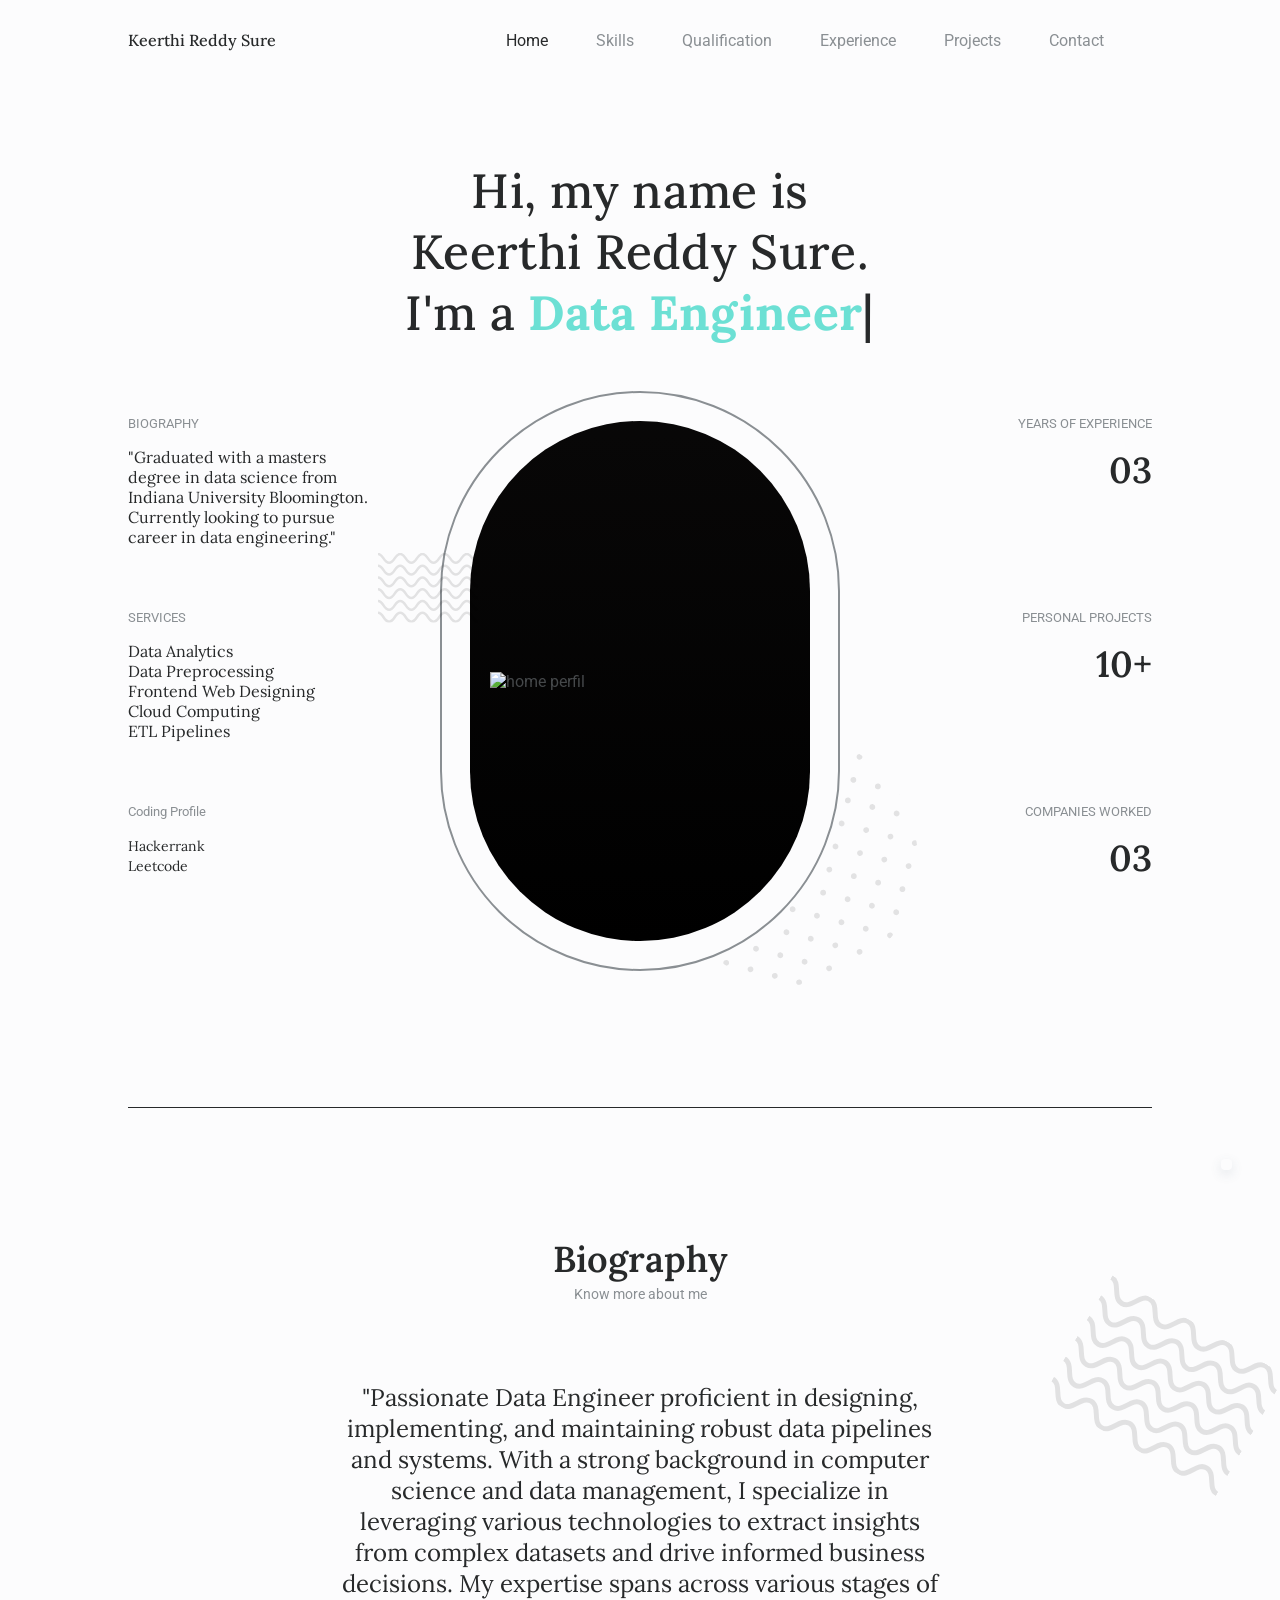
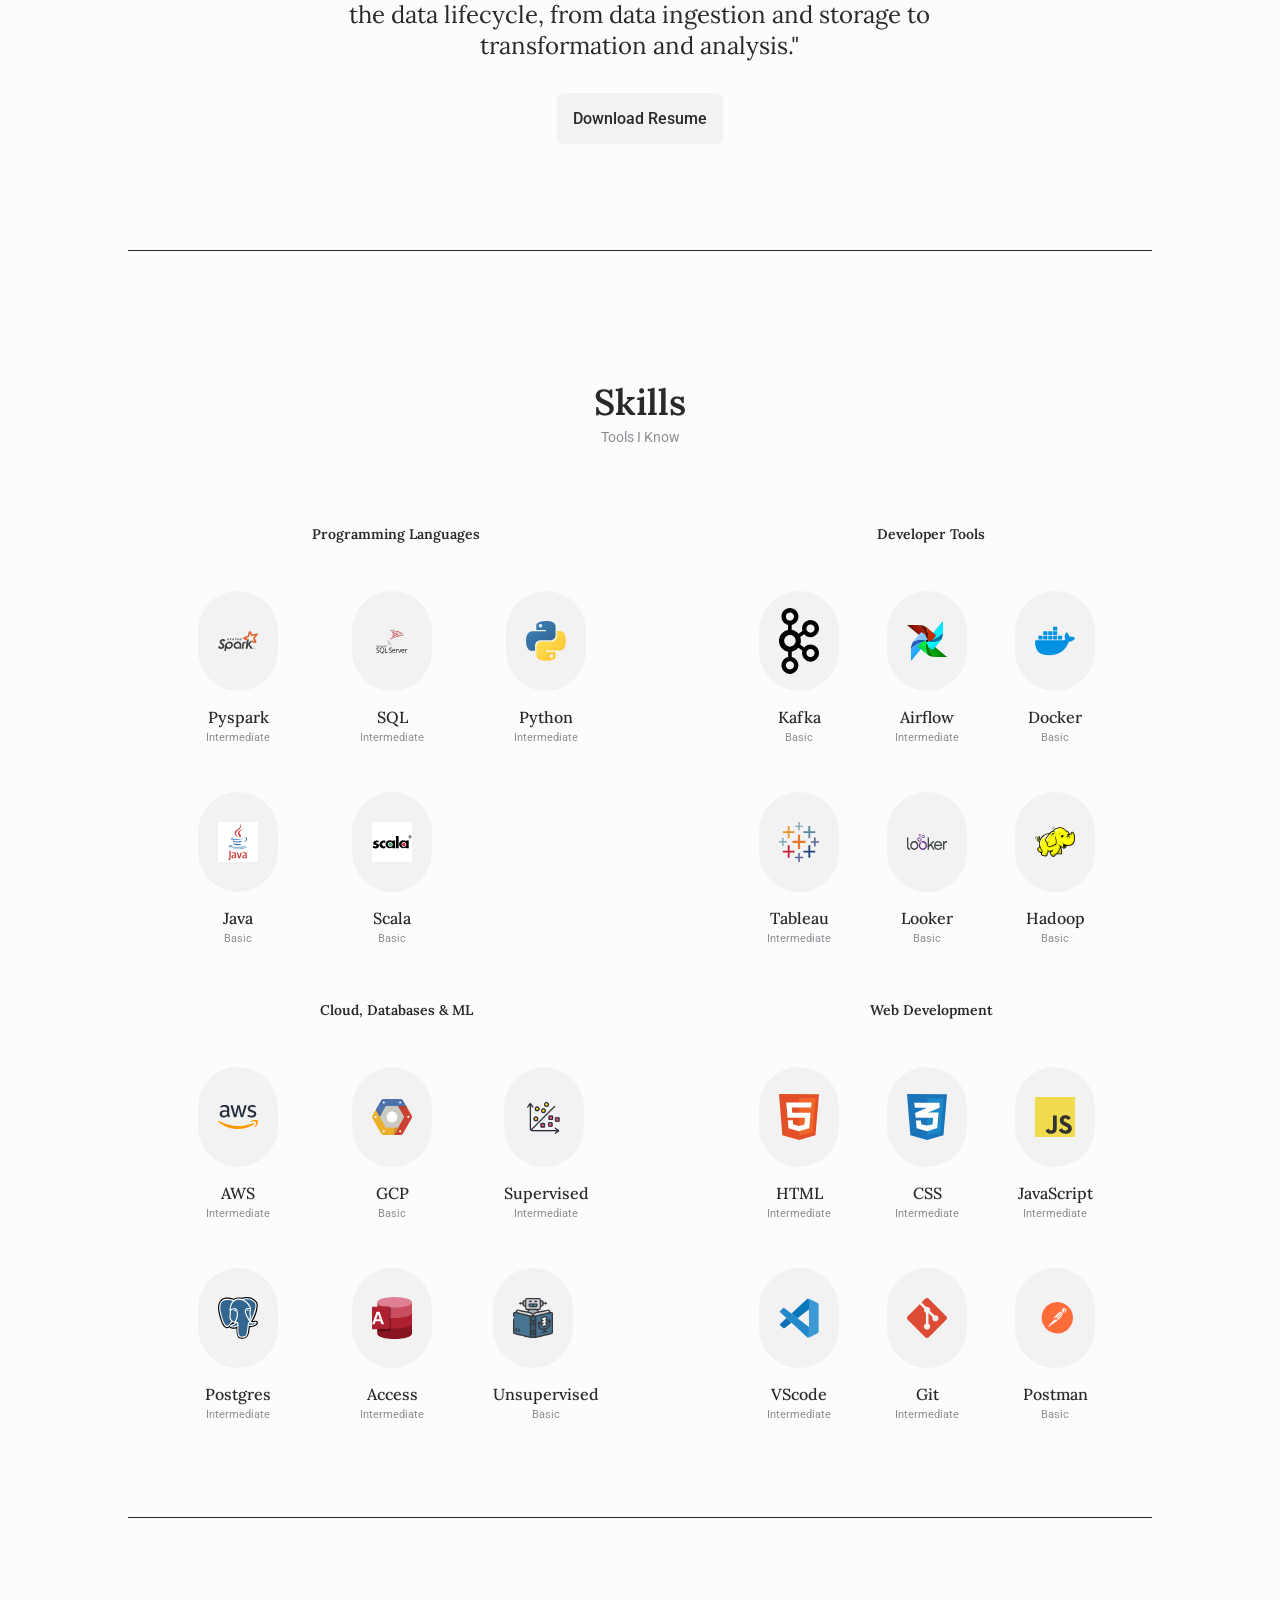
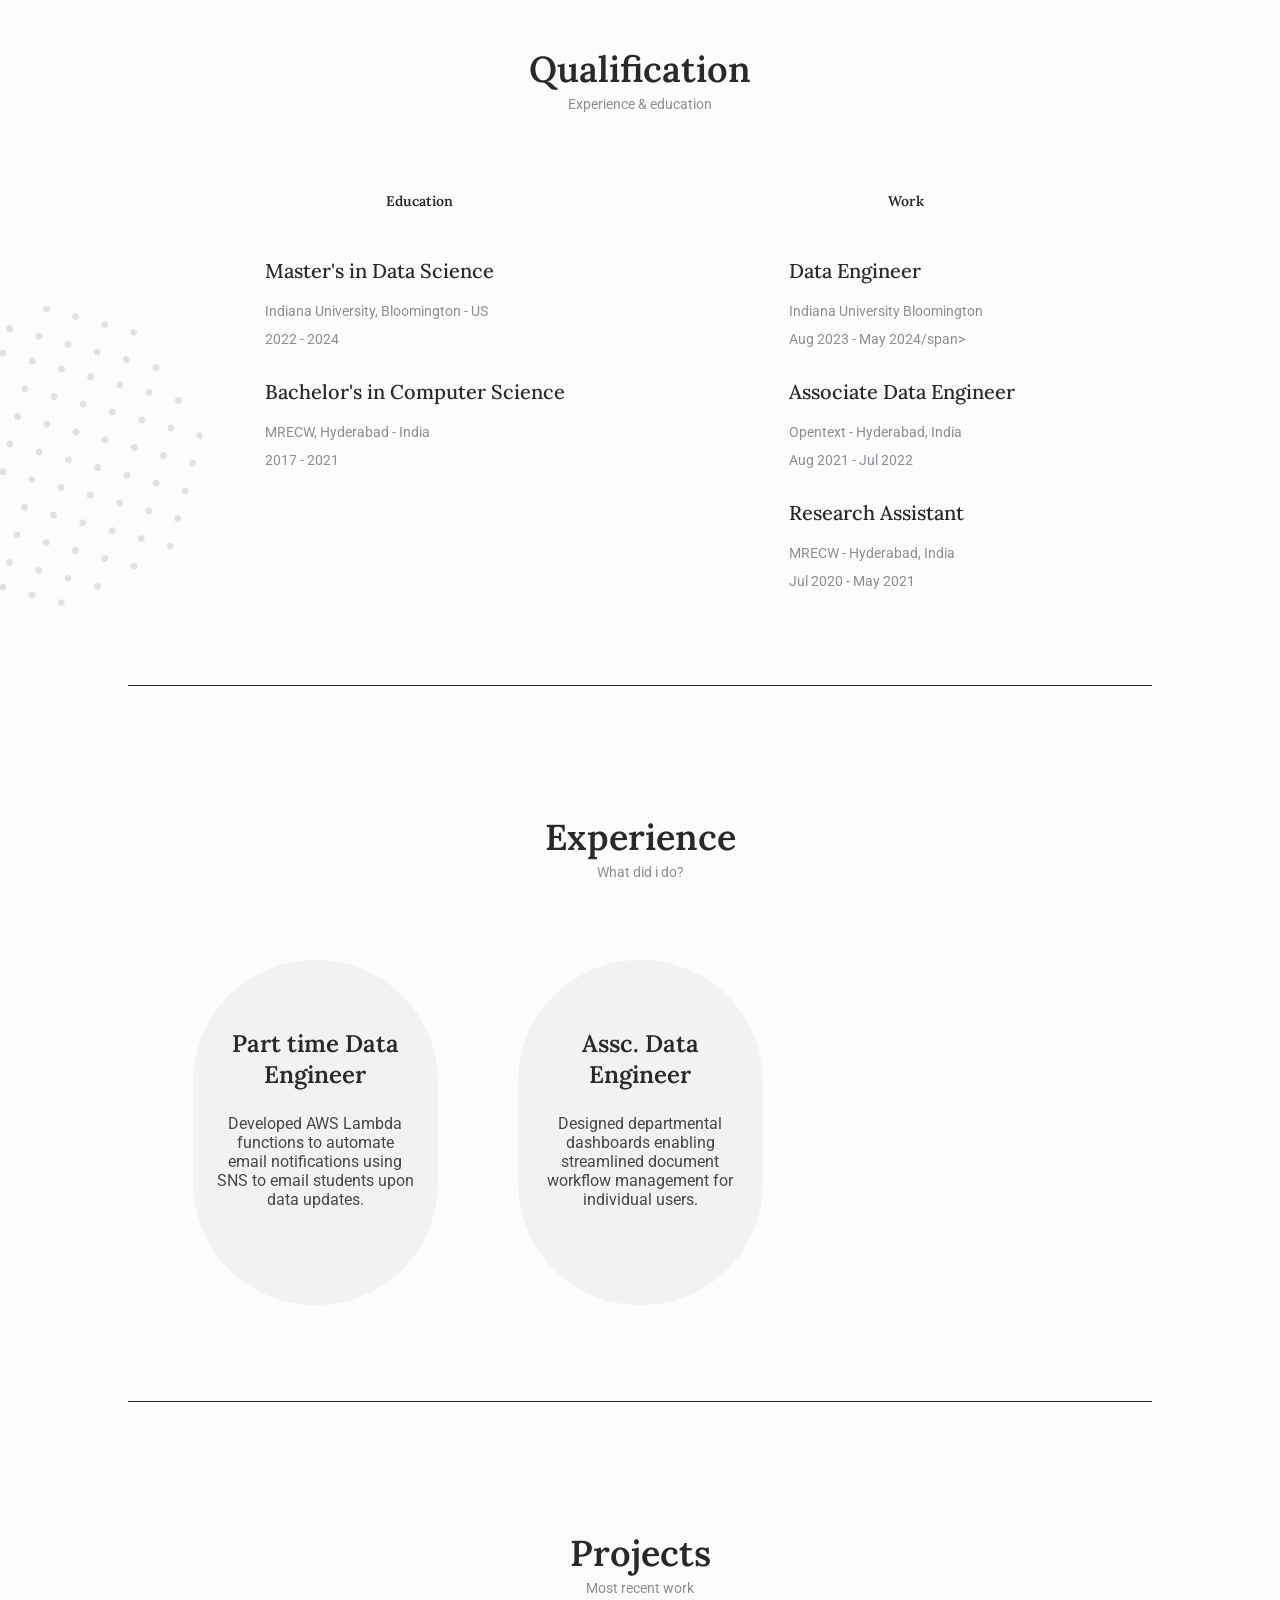
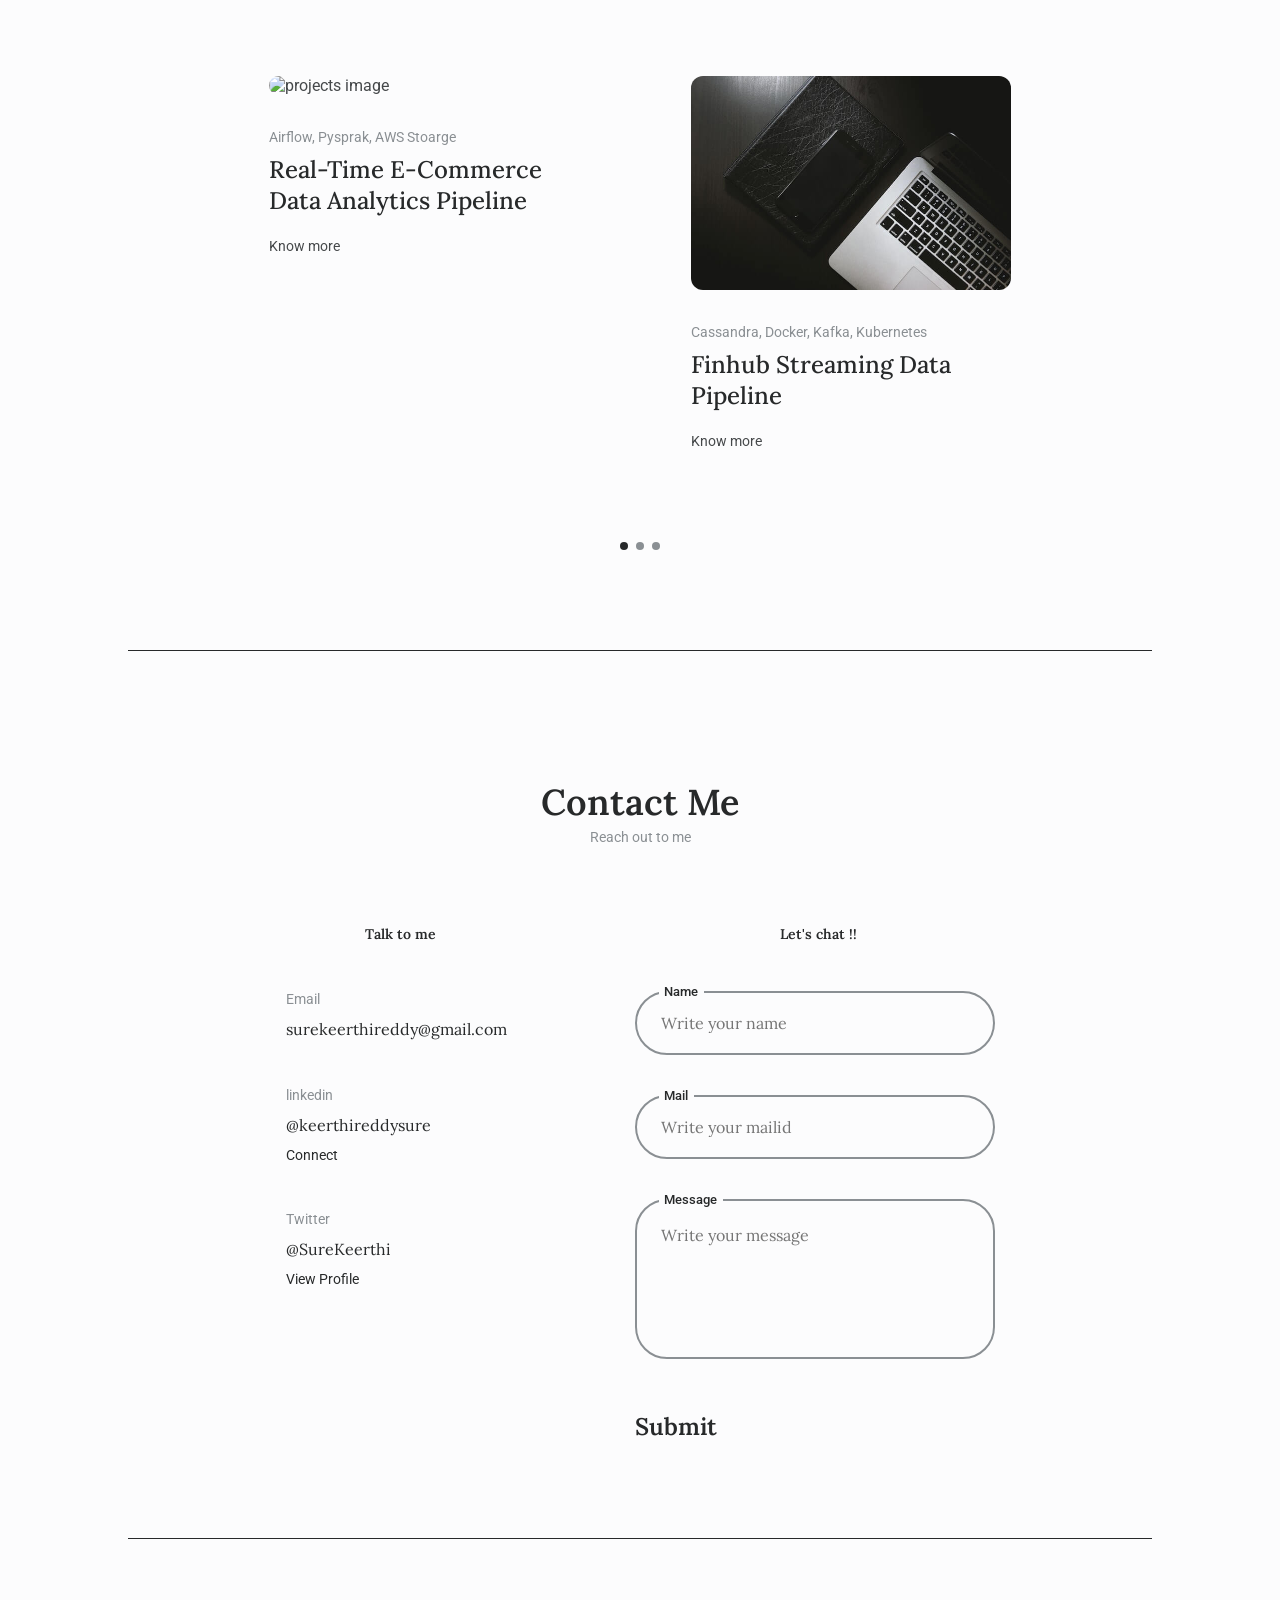
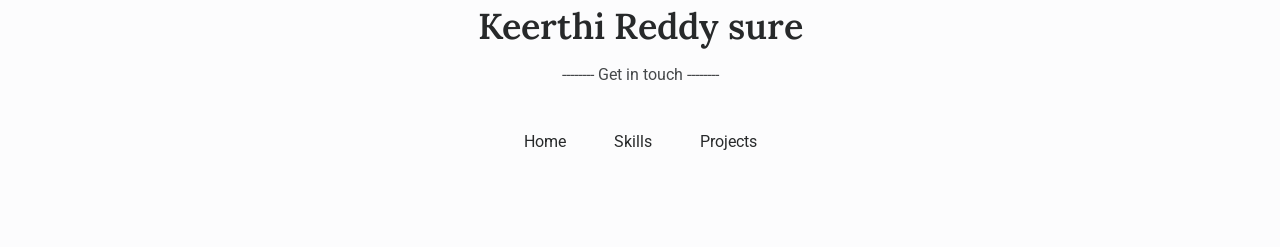
==== commit 06fa7b92: "Update index.html" ====
--- a/index.html
+++ b/index.html
@@ -95,7 +95,7 @@
 
                         <div class="home__blob grid">
                             <div class="home__perfil">
-                                <img src="assets/img/m1.png" alt="home perfil">
+                                <img src="assets/img/m1.PNG" alt="home perfil">
                             </div>
 
                             <img src="assets/img/shape-wawes.svg" alt="" class="home__shape-waves">
@@ -123,7 +123,7 @@
                         </h3>
 
                         <p class="home__info-description">
-                            Started career as a Web-developer, now furthering my education by pursuing a Master of Science in Data Science at Indiana University, Bloomington
+                            "Graduated with a masters degree in data science from Indiana University Bloomington. Currently looking to pursue career in data engineering."
                         </p>
                     </div>
 
@@ -150,7 +150,7 @@
                             <a href="https://www.hackerrank.com/keerthireddy2727?hr_r=1" target="_blank" class="contact__button">
                                 Hackerrank <i class="ri-arrow-right-line"></i>
                             </a> <br>
-                            <a href="https://leetcode.com/surekeerthi/" target="_blank" class="contact__button">
+                            <a href="https://leetcode.com/surekeerthireddy/" target="_blank" class="contact__button">
                                 Leetcode <i class="ri-arrow-right-line"></i>
                             </a>
                         </p>
@@ -165,7 +165,7 @@
                             YEARS OF EXPERIENCE
                         </h3>
                         <p class="home__info-number">
-                            01
+                            03
                         </p>
                     </div>
                     <div>
@@ -181,7 +181,7 @@
                             COMPANIES WORKED
                         </h3>
                         <p class="home__info-number">
-                            01
+                            03
                         </p>
                     </div>
                 </div>
@@ -198,7 +198,7 @@
                         <!--==================== about 1====================-->
                         <div class="about__content swiper-slide">
                             <p class="about__description">
-                                "Started career as a Web-developer, now furthering my education by pursuing a Master of Science in Data Science at Indiana University, Bloomington."
+                                "Passionate Data Engineer proficient in designing, implementing, and maintaining robust data pipelines and systems. With a strong background in computer science and data management, I specialize in leveraging various technologies to extract insights from complex datasets and drive informed business decisions. My expertise spans across various stages of the data lifecycle, from data ingestion and storage to transformation and analysis."
                             </p>
 
                             <div class="about__button">
@@ -508,17 +508,17 @@
                             <div>
                                 <h3 class="qualification__name">Data Engineer</h3>
                                 <span class="qualification__country">Indiana University Bloomington</span>
-                                <span class="qualification__year">Nov 2023 - May 2024/span>
+                                <span class="qualification__year">Aug 2023 - May 2024/span>
                             </div>
                             <div>
-                                <h3 class="qualification__name">Software Developer</h3>
+                                <h3 class="qualification__name"> Associate Data Engineer</h3>
                                 <span class="qualification__country">Opentext - Hyderabad, India</span>
                                 <span class="qualification__year">Aug 2021 - Jul 2022</span>
                             </div>
                             <div>
-                                <h3 class="qualification__name">Engineering Intern</h3>
-                                <span class="qualification__country">Opentext - Bangalore, India</span>
-                                <span class="qualification__year">Jul 2021 - Aug 2021</span>
+                                <h3 class="qualification__name">Research Assistant</h3>
+                                <span class="qualification__country">MRECW - Hyderabad, India</span>
+                                <span class="qualification__year">Jul 2020 - May 2021</span>
                             </div>
                         </div>
                     </div>
@@ -549,7 +549,7 @@
                         <i class="ri-layout-4-line"></i>
 
                         <h2 class="services__title">
-                            Software Engineer
+                            Assc. Data Engineer
                         </h2>
 
                         <p class="services__description">
@@ -562,13 +562,11 @@
                         <i class="ri-code-line"></i>
 
                         <h2 class="services__title">
-                            Engineering Intern
+                            Research Assistant
                         </h2>
 
                         <p class="services__description">
-                            Led the development of intelligent web forms on OpenText’s Appworks Platform, ensuring smooth migration from IBM Designer.                        </p>
-
-                        <div class="services__border"></div>
+                        Performed data preprocessing tasks using Python libraries, and worked with Hive tables, loading data, and writing Hive queries.                        <div class="services__border"></div>
                     </div>
 
                 </div>
@@ -765,4 +763,4 @@
         <script src="assets/js/main.js"></script>
 
     </body>
-</html>+</html>
